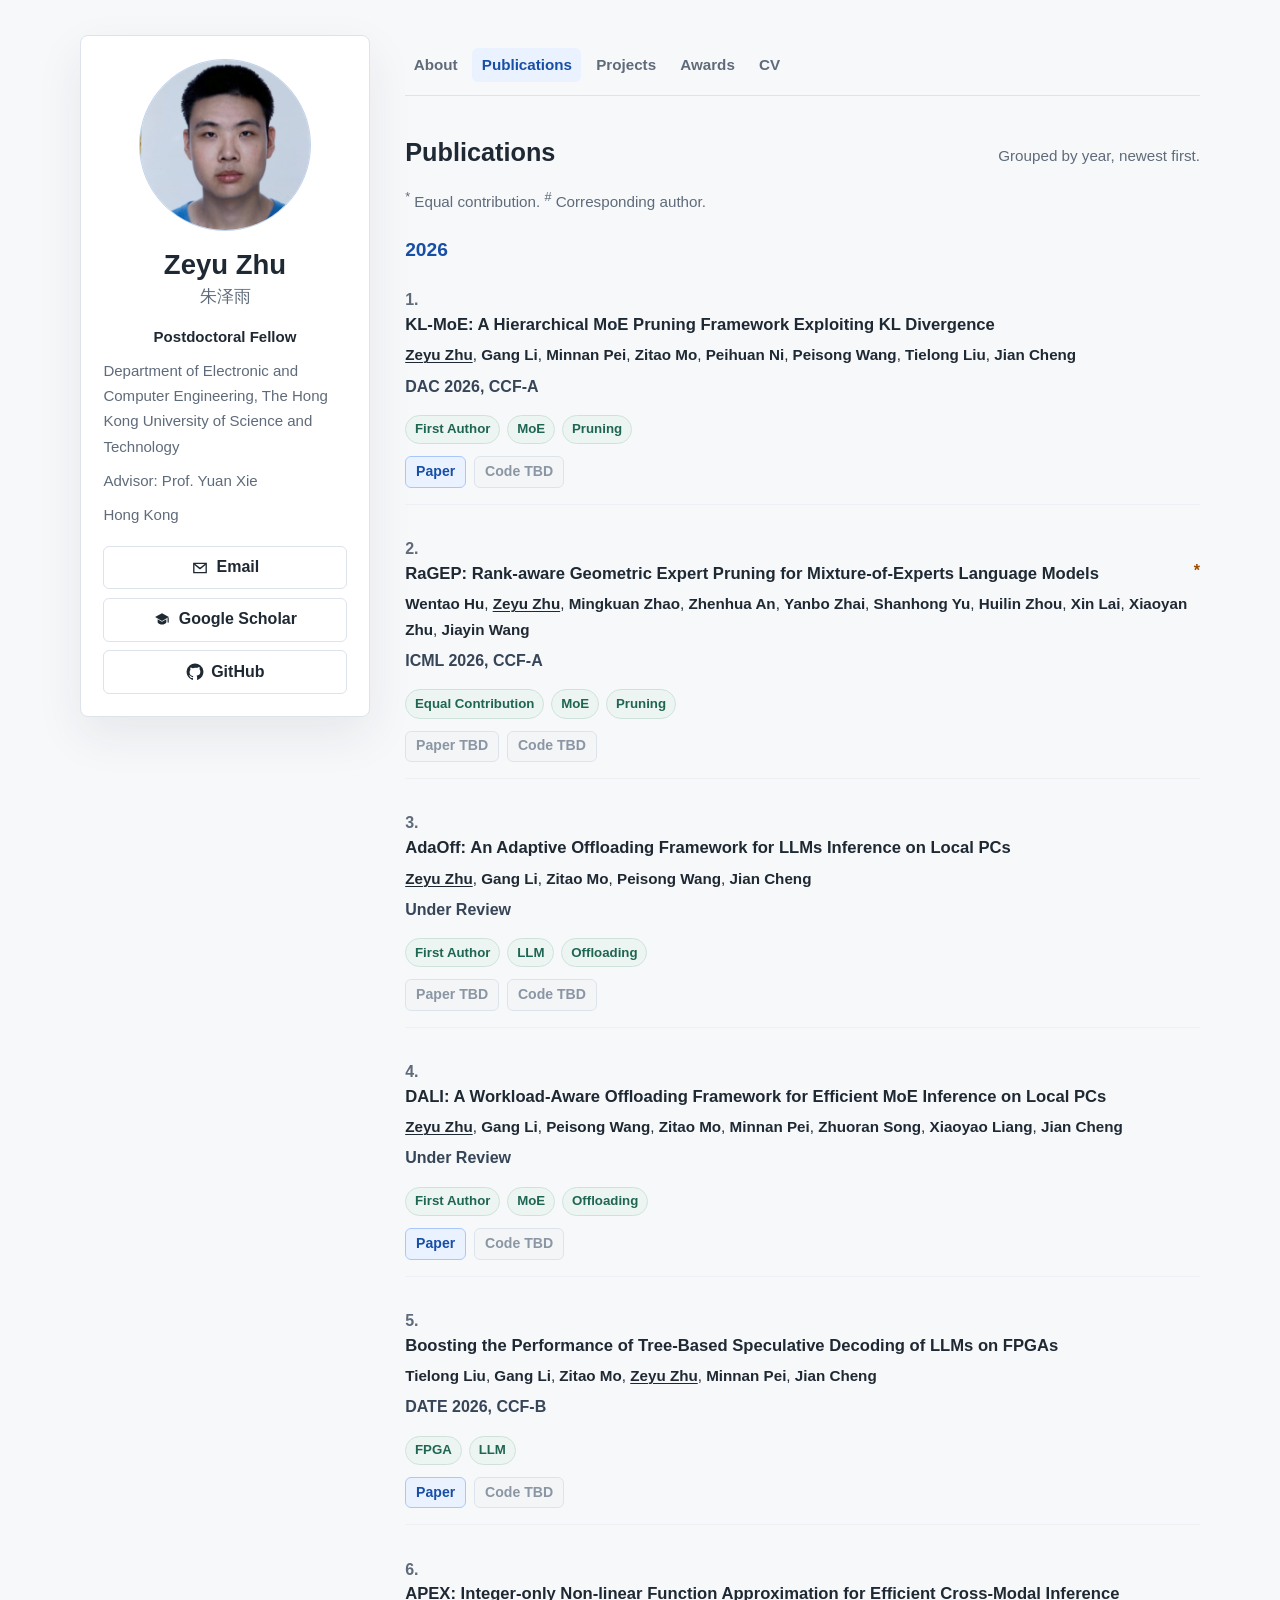
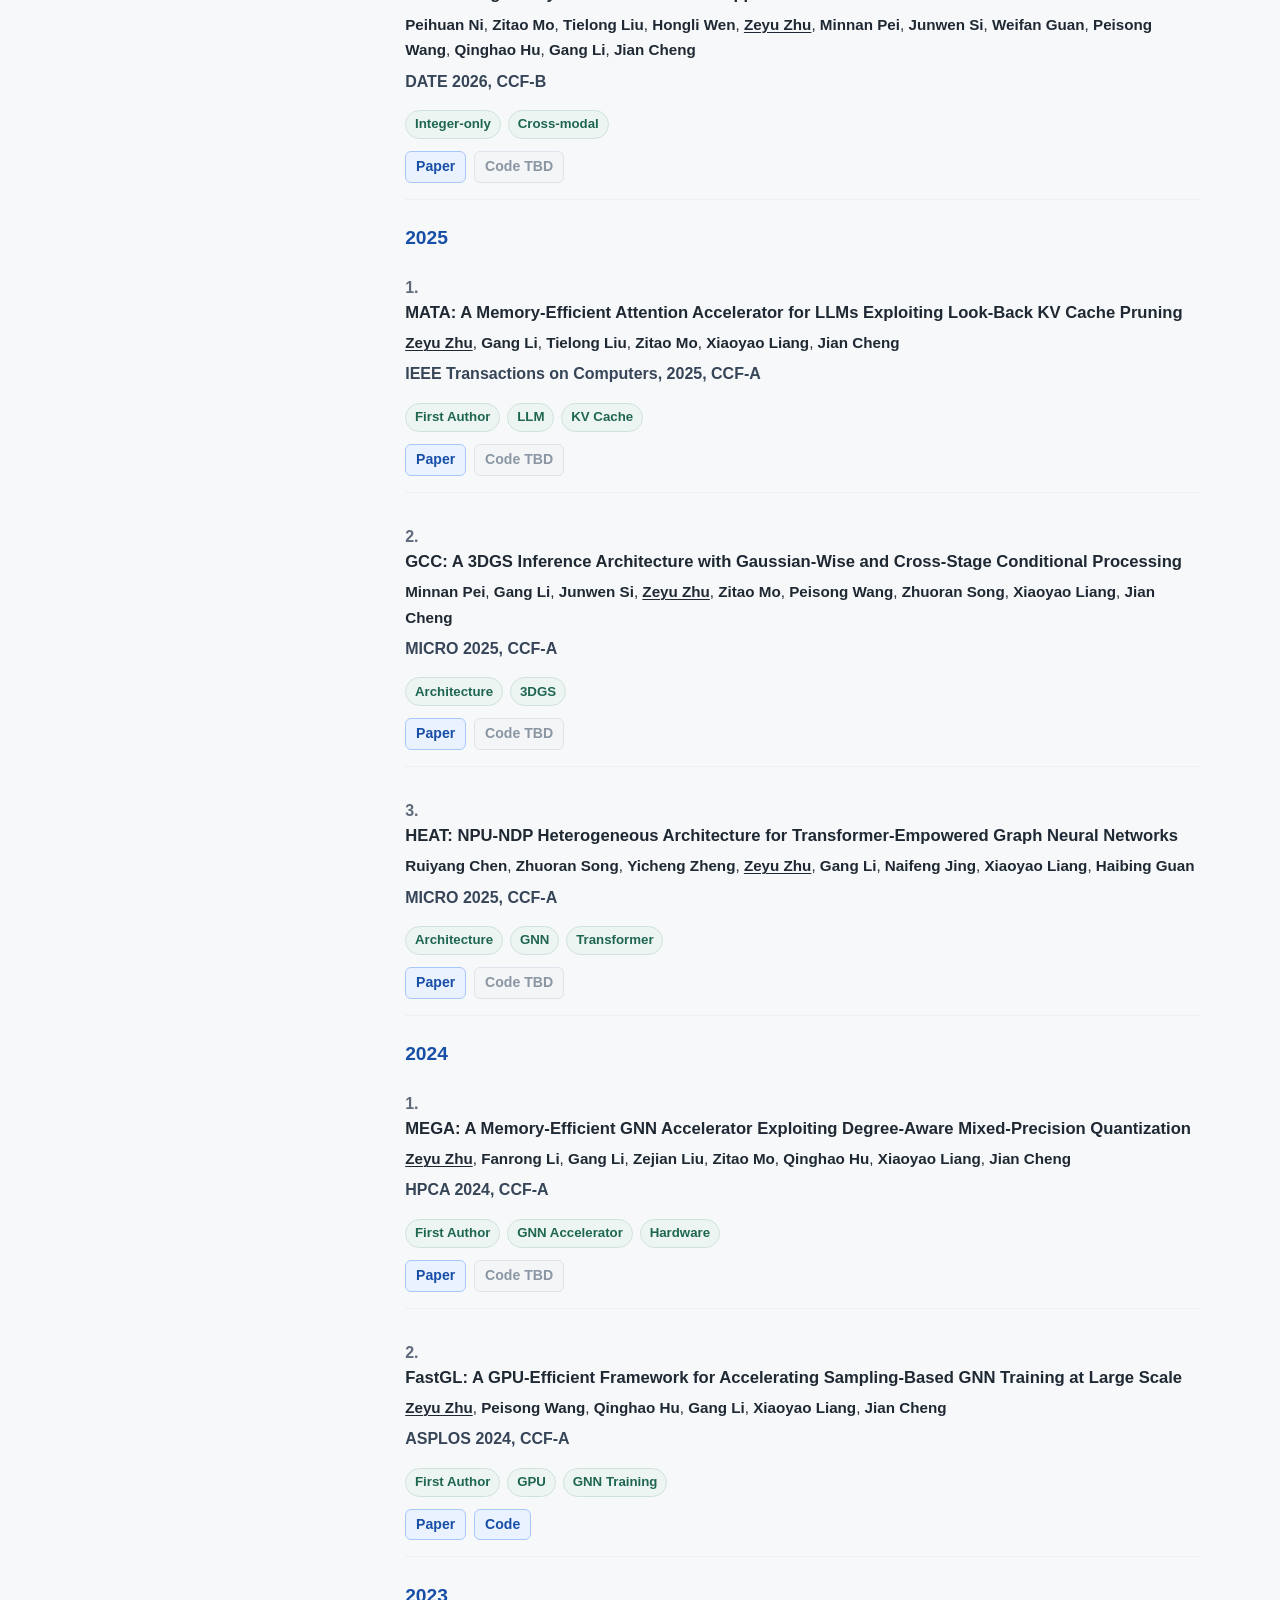
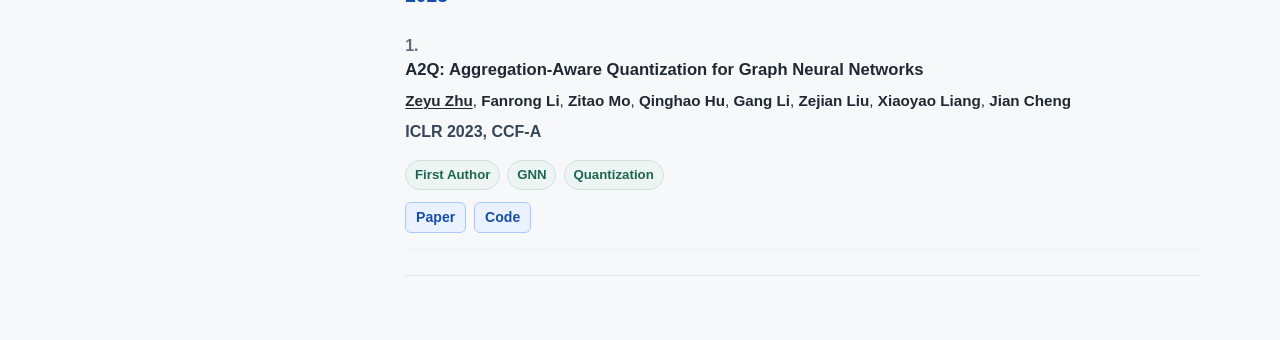
==== publications.html @ bbdcc255 "Add files via upload" ====
<!doctype html>
<html lang="en">
  <head>
    <meta charset="utf-8" />
    <meta name="viewport" content="width=device-width, initial-scale=1" />
    <meta
      name="description"
      content="Publications by Zeyu Zhu in AI chips, ML systems, and model compression."
    />
    <title>Zeyu Zhu | Publications</title>
    <link rel="stylesheet" href="styles.css" />
  </head>
  <body data-page="publications">
    <a class="skip-link" href="#main">Skip to content</a>

    <div class="page">
      <aside class="profile" aria-label="Profile"></aside>

      <main id="main" class="content">
        <nav class="top-nav" aria-label="Site navigation"></nav>

        <section class="section">
          <div class="section-heading">
            <h2>Publications</h2>
            <p>Grouped by year, newest first.</p>
          </div>
          <p class="publication-note">
            <sup>*</sup> Equal contribution. <sup>#</sup> Corresponding author.
          </p>
          <div id="publication-groups" class="publication-groups"></div>
        </section>
      </main>
    </div>

    <script src="site-data.js"></script>
    <script src="app.js"></script>
  </body>
</html>
---- styles.css ----
/* Static GitHub Pages academic style: compact, readable, and data-driven. */
:root {
  color-scheme: light;
  --bg: #f7f8fa;
  --surface: #ffffff;
  --text: #1f2933;
  --muted: #5f6b7a;
  --line: #dde3ea;
  --accent: #1f6feb;
  --accent-dark: #174ea6;
  --accent-soft: #eaf2ff;
  --chip: #edf5f2;
  --chip-text: #1f6652;
  --shadow: 0 18px 48px rgba(31, 41, 51, 0.08);
  font-family: -apple-system, BlinkMacSystemFont, "Segoe UI", Arial, "Noto Sans",
    "PingFang SC", "Microsoft YaHei", sans-serif;
}

* {
  box-sizing: border-box;
}

body {
  margin: 0;
  background: var(--bg);
  color: var(--text);
  font-size: 16px;
  line-height: 1.68;
}

a {
  color: var(--accent);
  text-decoration: none;
}

a:hover {
  color: var(--accent-dark);
  text-decoration: underline;
}

.skip-link {
  position: absolute;
  left: 1rem;
  top: -3rem;
  z-index: 20;
  background: var(--surface);
  border: 1px solid var(--line);
  padding: 0.45rem 0.7rem;
}

.skip-link:focus {
  top: 1rem;
}

.page {
  display: grid;
  grid-template-columns: 290px minmax(0, 1fr);
  gap: 2.2rem;
  width: min(1120px, calc(100% - 2rem));
  margin: 0 auto;
  padding: 2.2rem 0 4rem;
}

.profile {
  position: sticky;
  top: 1.5rem;
  align-self: start;
  padding: 1.4rem;
  background: var(--surface);
  border: 1px solid var(--line);
  border-radius: 8px;
  box-shadow: var(--shadow);
}

.portrait {
  width: 172px;
  height: 172px;
  margin: 0 auto 1.1rem;
  overflow: hidden;
  border: 1px solid #bfd3ec;
  border-radius: 50%;
  background: #f0f4f8;
}

.portrait img {
  width: 100%;
  height: 100%;
  object-fit: cover;
  object-position: center 22%;
}

.profile h1 {
  margin: 0;
  text-align: center;
  font-size: 1.72rem;
  line-height: 1.2;
}

.name-cn {
  margin: 0.1rem 0 0.8rem;
  text-align: center;
  color: var(--muted);
  font-size: 1.05rem;
}

.profile-title,
.profile-meta {
  margin: 0.55rem 0;
  color: var(--muted);
  font-size: 0.94rem;
}

.profile-title {
  color: var(--text);
  font-weight: 700;
  text-align: center;
}

.profile-links {
  display: grid;
  gap: 0.55rem;
  margin-top: 1.2rem;
}

.profile-link {
  display: inline-flex;
  align-items: center;
  justify-content: center;
  gap: 0.48rem;
  min-height: 42px;
  padding: 0.45rem 0.65rem;
  border: 1px solid var(--line);
  border-radius: 6px;
  color: var(--text);
  font-weight: 600;
}

.profile-link svg {
  width: 18px;
  height: 18px;
  flex: 0 0 auto;
}

.profile-link:hover {
  border-color: #9cbef0;
  background: var(--accent-soft);
  text-decoration: none;
}

.content {
  min-width: 0;
}

.top-nav {
  position: sticky;
  top: 0;
  z-index: 10;
  display: flex;
  gap: 0.35rem;
  margin-bottom: 1rem;
  padding: 0.8rem 0;
  background: rgba(247, 248, 250, 0.94);
  backdrop-filter: blur(12px);
  border-bottom: 1px solid var(--line);
}

.top-nav a {
  display: inline-flex;
  align-items: center;
  min-height: 34px;
  padding: 0.1rem 0.58rem;
  border-radius: 6px;
  color: var(--muted);
  font-size: 0.95rem;
  font-weight: 700;
}

.top-nav a:hover,
.top-nav a[aria-current="page"] {
  background: var(--accent-soft);
  color: var(--accent-dark);
  text-decoration: none;
}

.section {
  padding: 1.55rem 0;
  border-bottom: 1px solid var(--line);
}

.section h2 {
  margin: 0 0 0.8rem;
  color: var(--text);
  font-size: 1.58rem;
  line-height: 1.25;
}

.section h3,
.section h4 {
  margin: 0;
  line-height: 1.38;
}

.section h3 {
  font-size: 1.12rem;
}

.section h4 {
  font-size: 1.04rem;
}

.section p {
  margin: 0.35rem 0;
}

.section-heading {
  display: flex;
  align-items: baseline;
  justify-content: space-between;
  gap: 1rem;
  margin-bottom: 0.4rem;
}

.section-heading p,
.publication-note,
.cv-intro {
  color: var(--muted);
  font-size: 0.95rem;
}

.tags,
.publication-meta {
  display: flex;
  flex-wrap: wrap;
  gap: 0.45rem;
  margin-top: 0.9rem;
}

.tags span,
.publication-meta span {
  display: inline-flex;
  align-items: center;
  min-height: 28px;
  padding: 0.16rem 0.55rem;
  border: 1px solid #cfe1db;
  border-radius: 999px;
  background: var(--chip);
  color: var(--chip-text);
  font-size: 0.83rem;
  font-weight: 700;
}

.timeline {
  display: grid;
  gap: 1rem;
}

.timeline-item {
  display: grid;
  grid-template-columns: 9rem 1fr;
  gap: 1rem;
}

.timeline-date {
  color: var(--muted);
  font-size: 0.92rem;
  font-weight: 700;
}

.role {
  color: var(--accent-dark);
  font-weight: 700;
}

.publication-groups {
  display: grid;
  gap: 1.4rem;
  margin-top: 1.2rem;
}

.publication-year {
  padding-top: 0.2rem;
}

.publication-year > h3 {
  margin-bottom: 0.45rem;
  color: var(--accent-dark);
  font-size: 1.2rem;
}

.publication-list {
  display: grid;
  gap: 0.95rem;
  margin: 0;
  padding: 0;
  list-style-position: inside;
}

.publication {
  position: relative;
  padding: 1rem 0;
  border-bottom: 1px solid #edf1f5;
}

.publication::marker {
  color: var(--muted);
  font-weight: 700;
}

.publication-header {
  display: flex;
  align-items: flex-start;
  justify-content: space-between;
  gap: 1rem;
}

.publication-markers {
  flex: 0 0 auto;
  min-width: 1.7rem;
  color: #9b4a00;
  font-size: 1rem;
  font-weight: 800;
  line-height: 1;
  text-align: right;
}

.authors {
  color: var(--text);
  font-size: 0.95rem;
}

.author-name {
  font-weight: 800;
}

.self-author {
  text-decoration: underline;
  text-underline-offset: 0.16em;
  text-decoration-thickness: 0.08em;
}

.venue {
  color: #364557;
  font-weight: 700;
}

.paper-actions {
  display: flex;
  flex-wrap: wrap;
  gap: 0.5rem;
  margin-top: 0.75rem;
}

.paper-link,
.primary-link {
  display: inline-flex;
  align-items: center;
  min-height: 30px;
  padding: 0.18rem 0.62rem;
  border: 1px solid #a8c7fa;
  border-radius: 6px;
  background: var(--accent-soft);
  color: var(--accent-dark);
  font-size: 0.88rem;
  font-weight: 800;
}

.paper-link:hover,
.primary-link:hover {
  background: #dceaff;
  text-decoration: none;
}

.paper-link.disabled {
  border-color: var(--line);
  background: #f3f5f7;
  color: #8a96a3;
}

.award-list {
  list-style: none;
  margin: 0;
  padding: 0;
}

.award-list li {
  display: grid;
  grid-template-columns: 5.2rem 1fr;
  gap: 0.9rem;
  padding: 0.36rem 0;
}

.award-list span {
  color: var(--muted);
  font-size: 0.92rem;
  font-weight: 700;
}

.award-list p {
  margin: 0;
}

.cv-frame {
  width: 100%;
  height: 760px;
  margin-top: 1rem;
  border: 1px solid var(--line);
  border-radius: 8px;
  background: var(--surface);
}

@media (max-width: 860px) {
  .page {
    grid-template-columns: 1fr;
    gap: 1rem;
    padding-top: 1rem;
  }

  .profile {
    position: static;
  }

  .top-nav {
    overflow-x: auto;
    padding-bottom: 0.65rem;
  }
}

@media (max-width: 560px) {
  body {
    font-size: 15px;
  }

  .page {
    width: min(100% - 1rem, 1120px);
  }

  .profile {
    padding: 1rem;
  }

  .portrait {
    width: 142px;
    height: 142px;
  }

  .section-heading,
  .publication-header {
    display: block;
  }

  .publication-markers {
    display: inline-block;
    margin-top: 0.2rem;
  }

  .award-list li,
  .timeline-item {
    grid-template-columns: 1fr;
    gap: 0.15rem;
  }

  .cv-frame {
    height: 560px;
  }
}
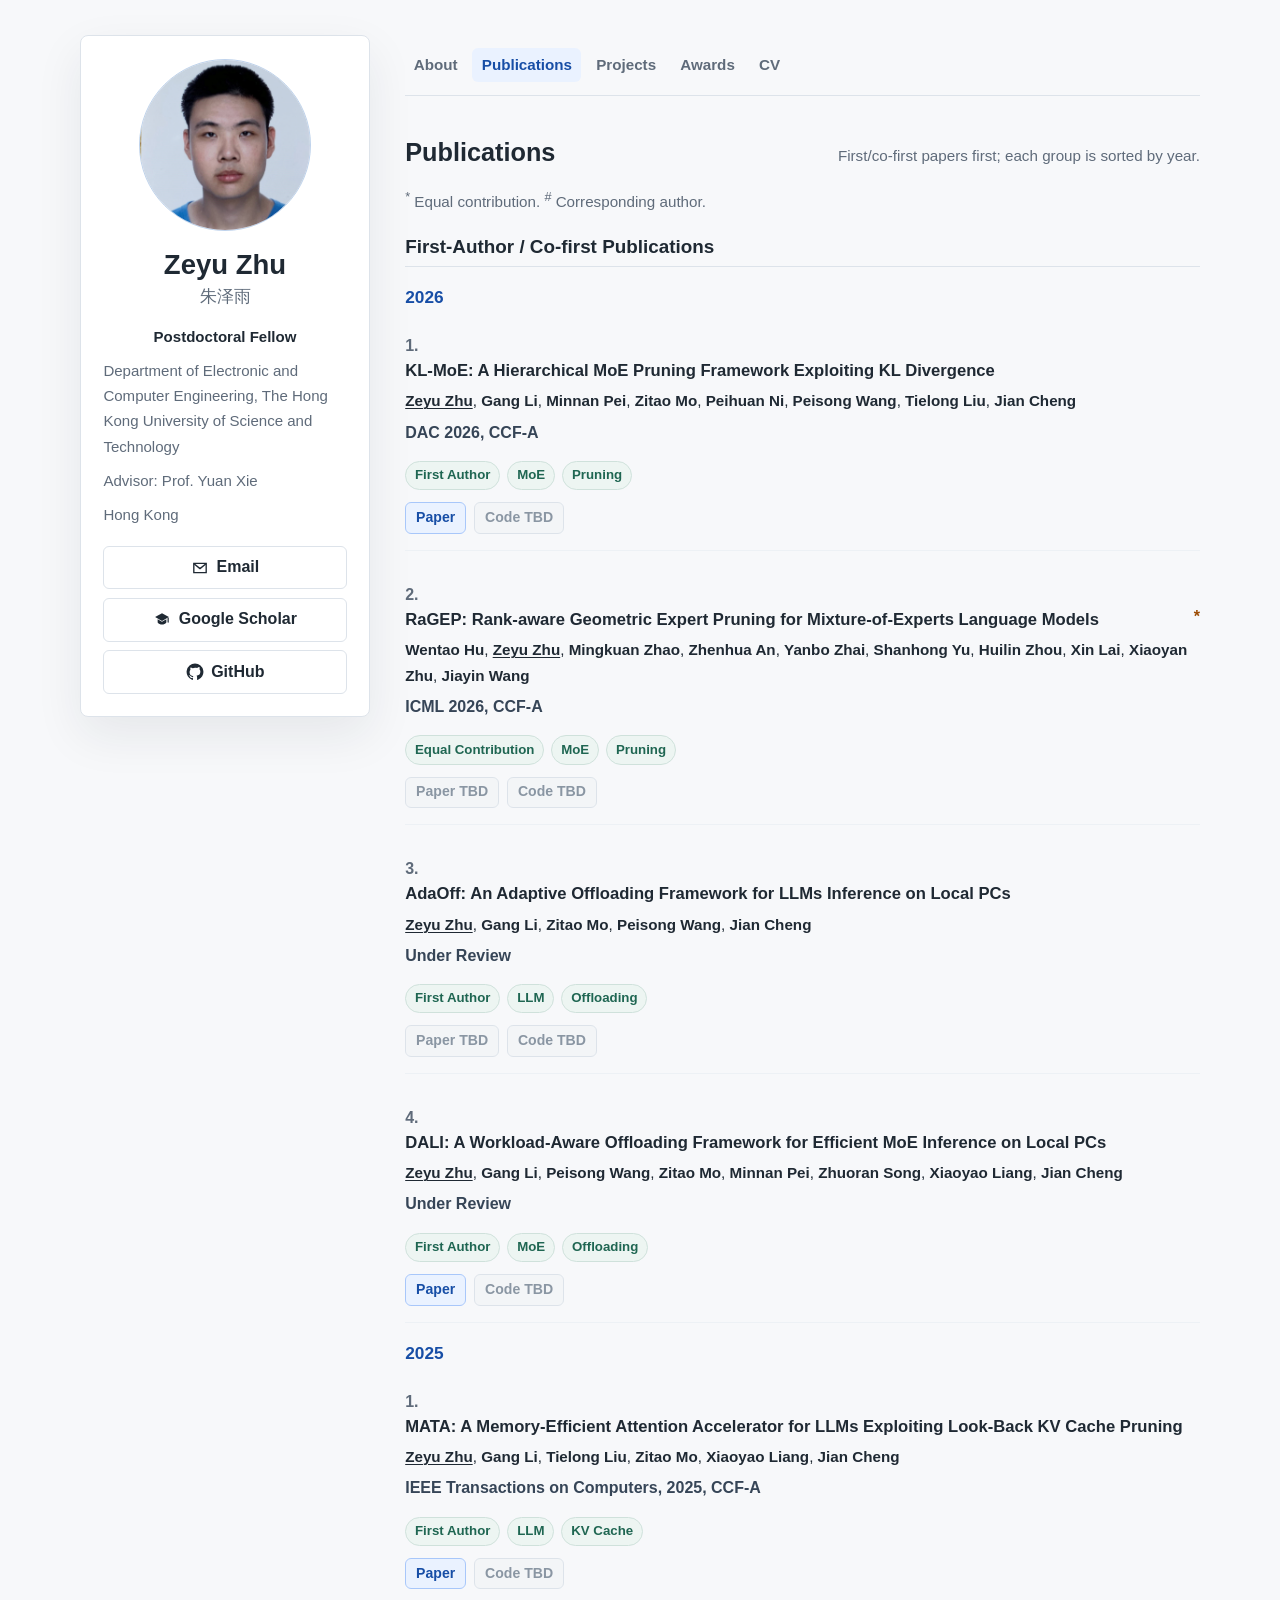
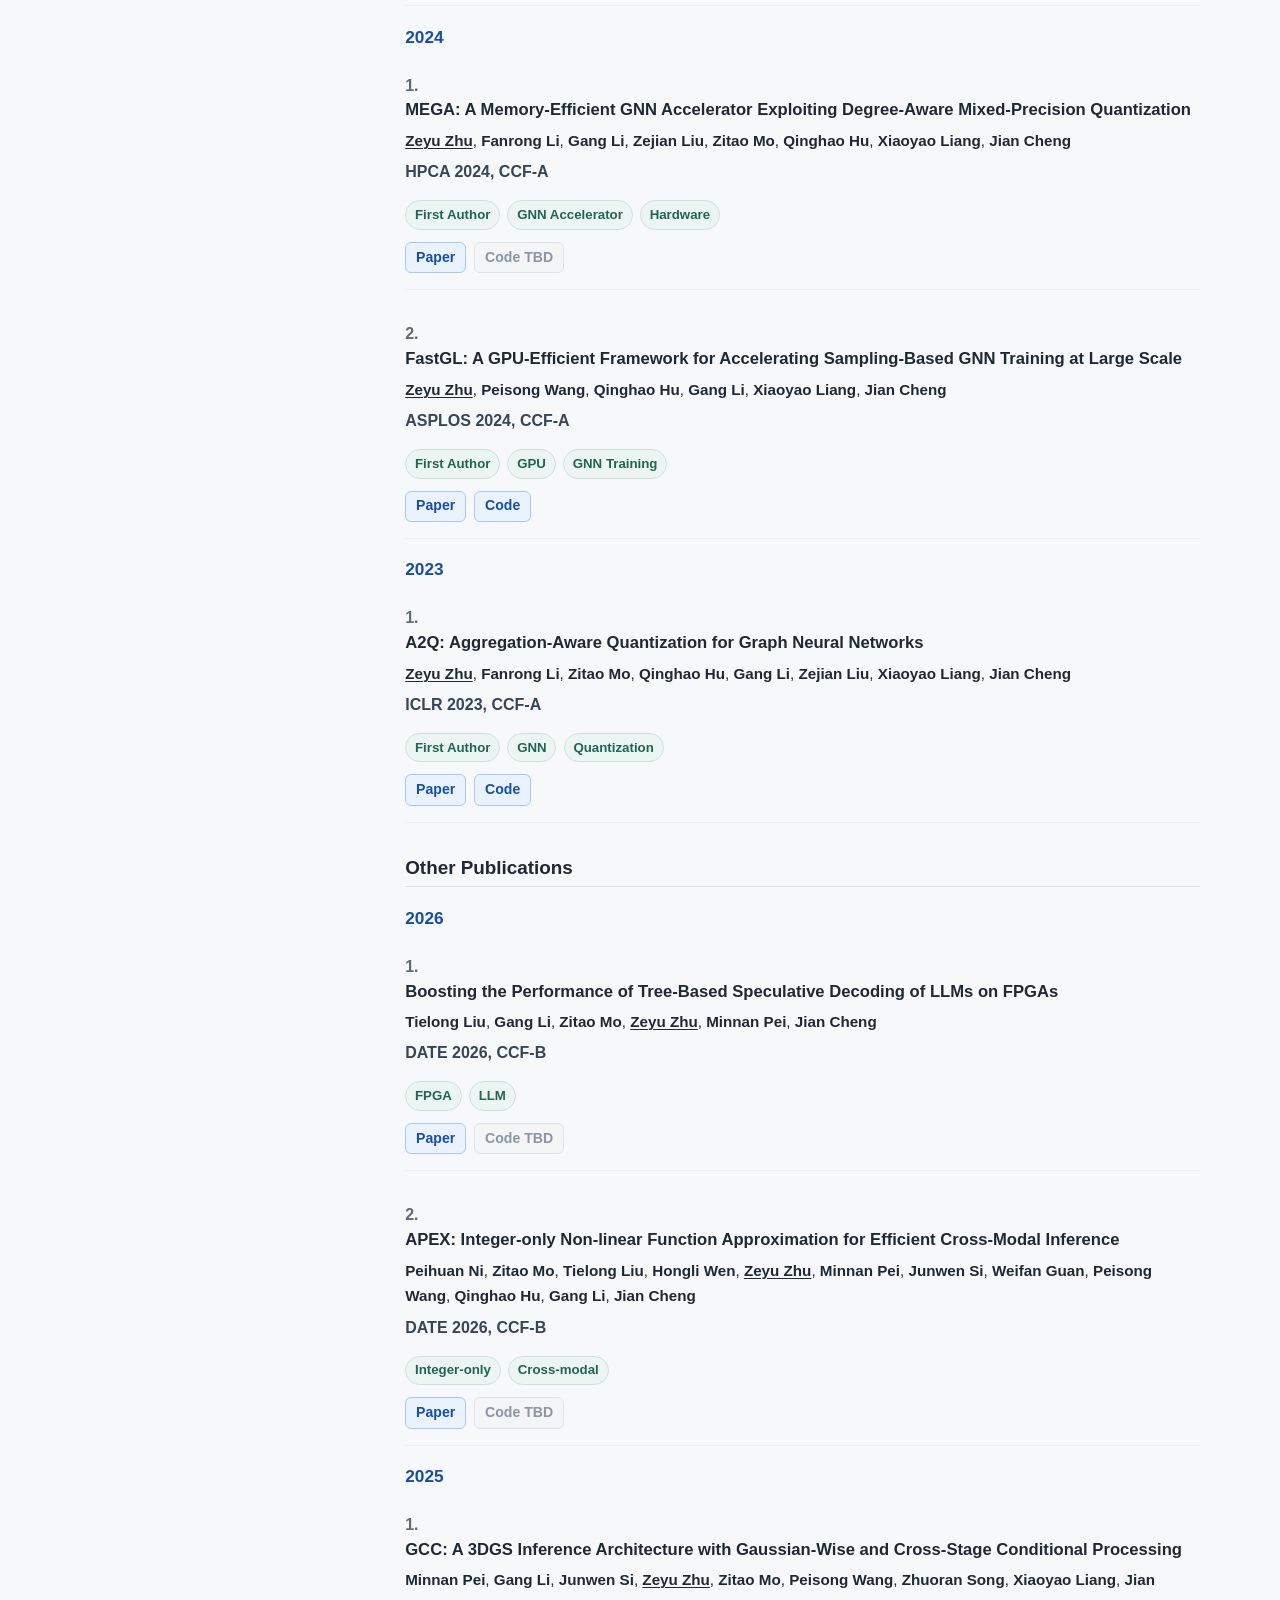
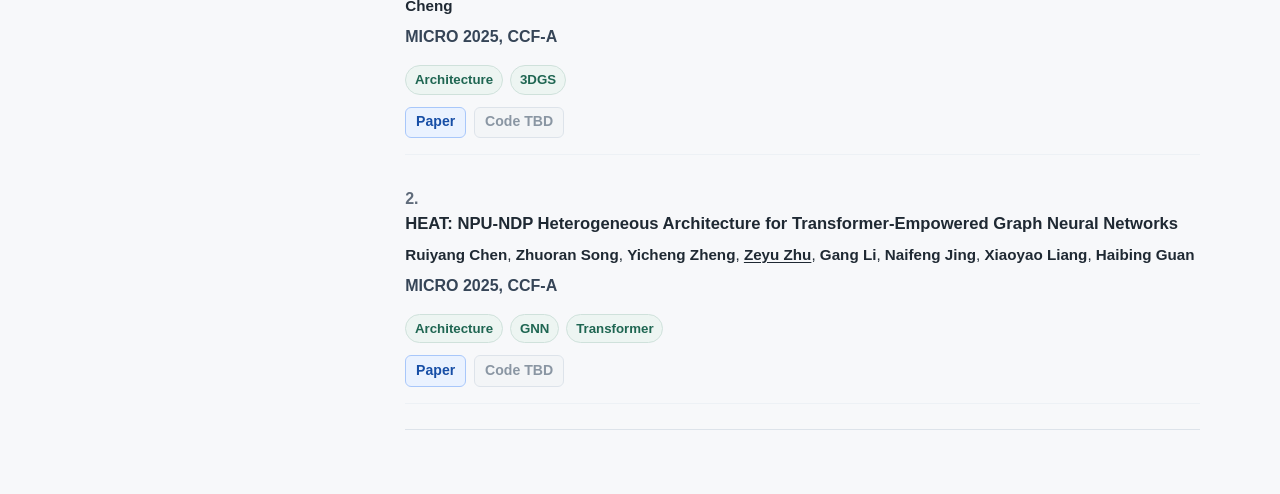
==== commit b0cb2c30: "Add files via upload" ====
--- a/publications.html
+++ b/publications.html
@@ -22,7 +22,7 @@
         <section class="section">
           <div class="section-heading">
             <h2>Publications</h2>
-            <p>Grouped by year, newest first.</p>
+            <p>First/co-first papers first; each group is sorted by year.</p>
           </div>
           <p class="publication-note">
             <sup>*</sup> Equal contribution. <sup>#</sup> Corresponding author.
--- a/styles.css
+++ b/styles.css
@@ -273,18 +273,31 @@
 
 .publication-groups {
   display: grid;
-  gap: 1.4rem;
+  gap: 2rem;
   margin-top: 1.2rem;
+}
+
+.publication-category {
+  display: grid;
+  gap: 1rem;
+}
+
+.publication-category > h3 {
+  margin: 0;
+  padding-bottom: 0.35rem;
+  border-bottom: 1px solid var(--line);
+  color: var(--text);
+  font-size: 1.18rem;
 }
 
 .publication-year {
   padding-top: 0.2rem;
 }
 
-.publication-year > h3 {
-  margin-bottom: 0.45rem;
+.publication-year > h4 {
+  margin: 0 0 0.45rem;
   color: var(--accent-dark);
-  font-size: 1.2rem;
+  font-size: 1.08rem;
 }
 
 .publication-list {
